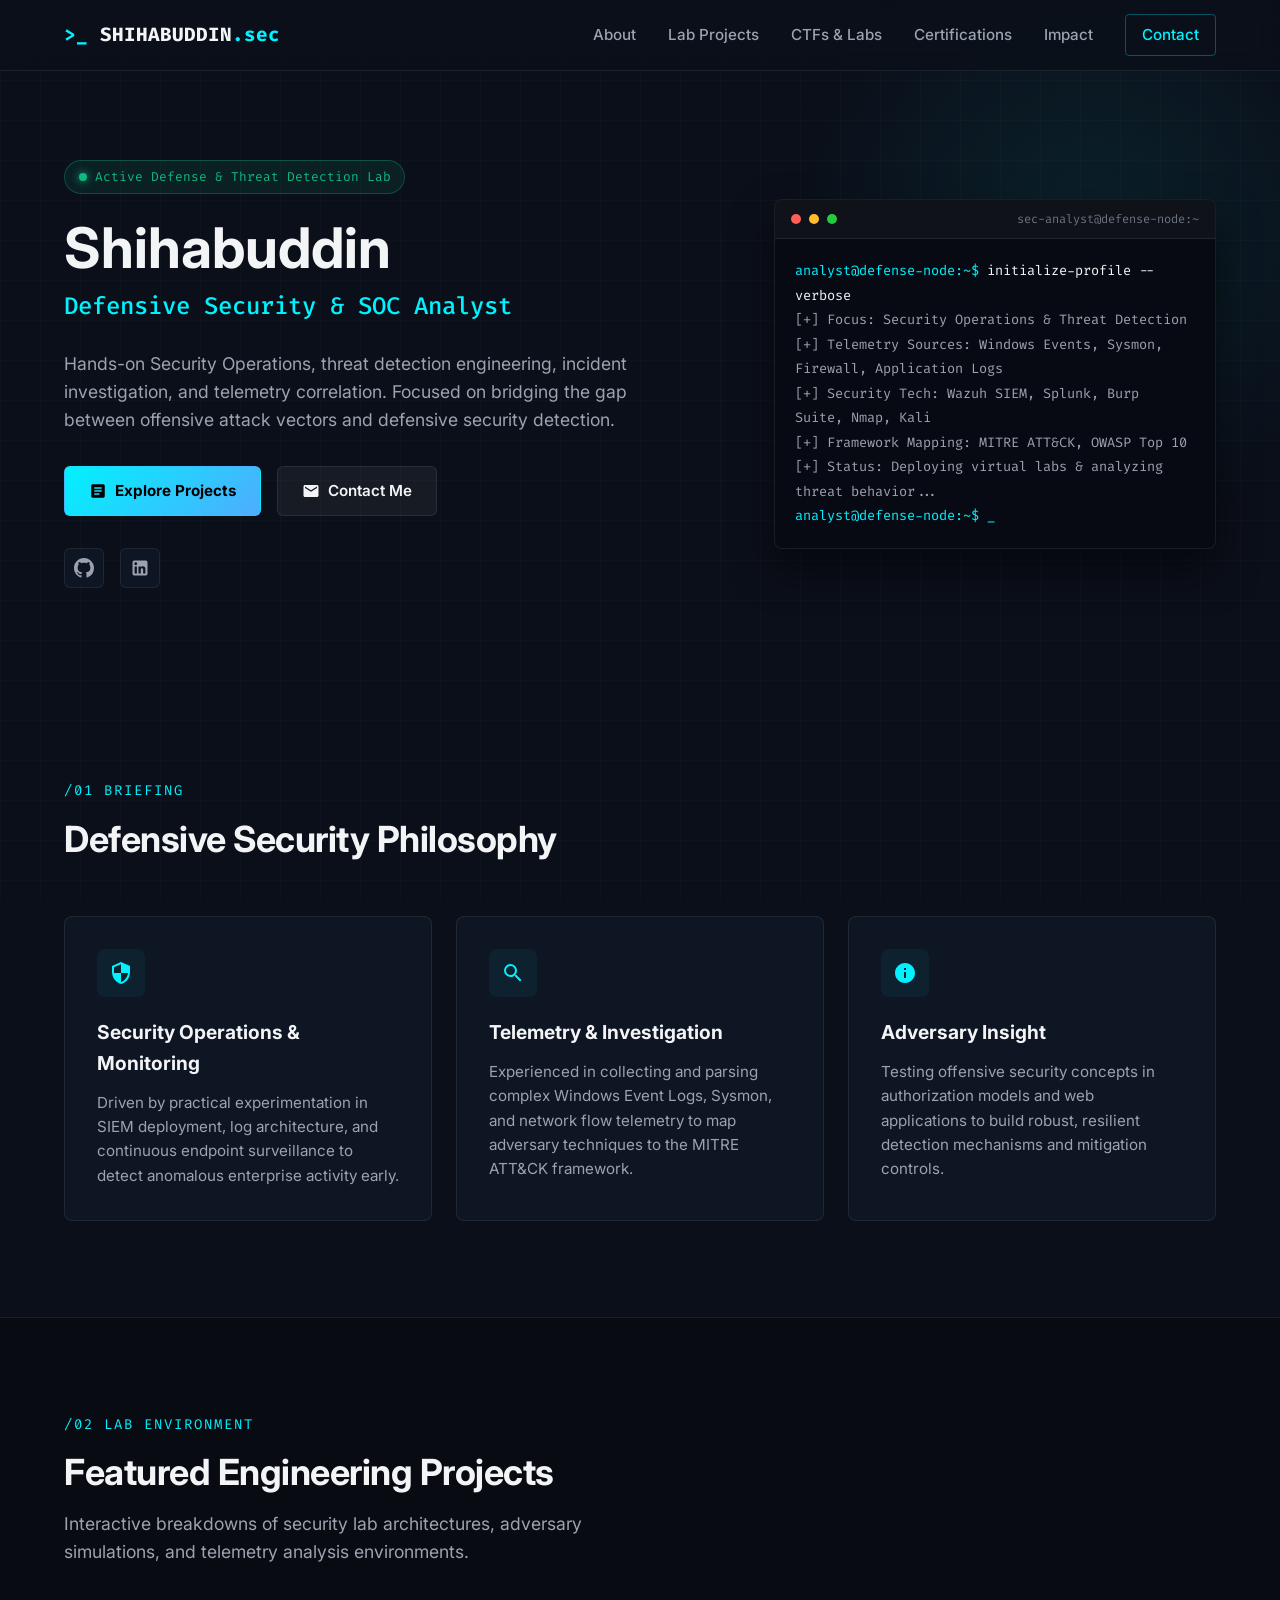
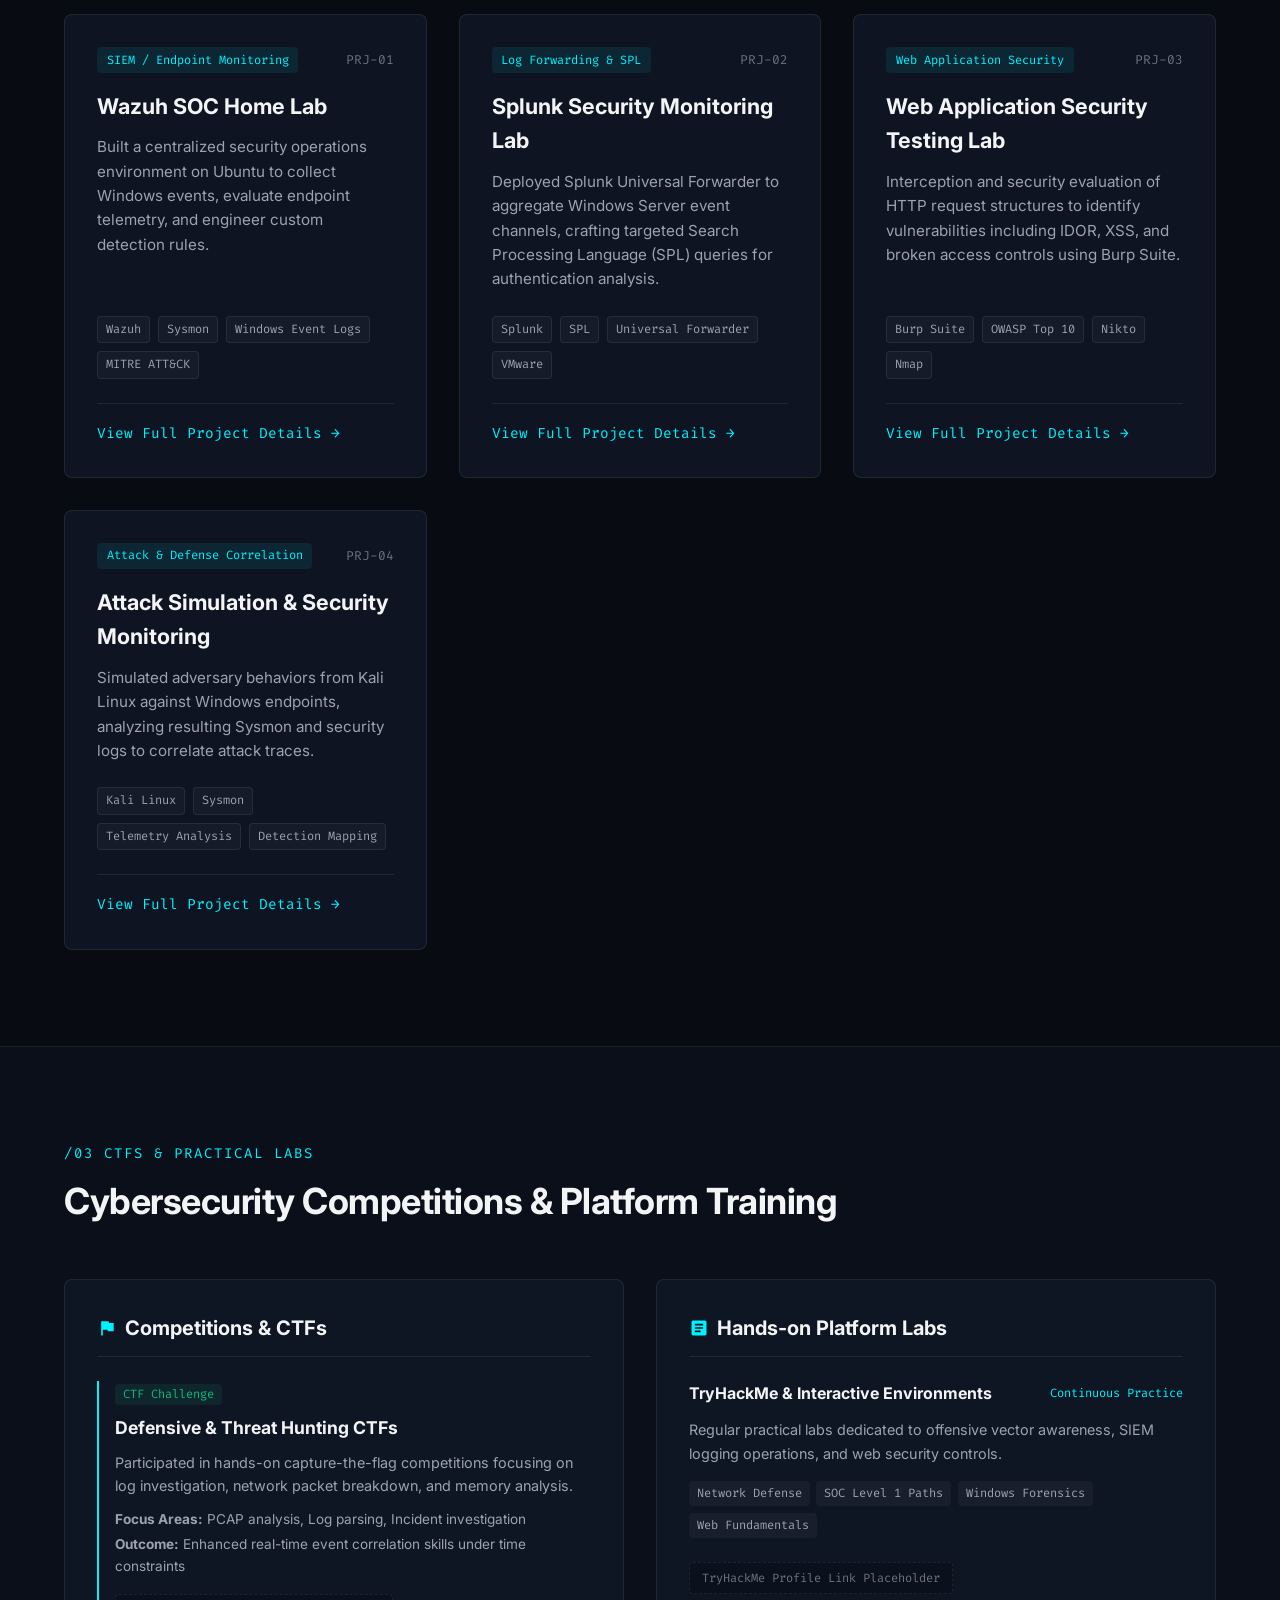
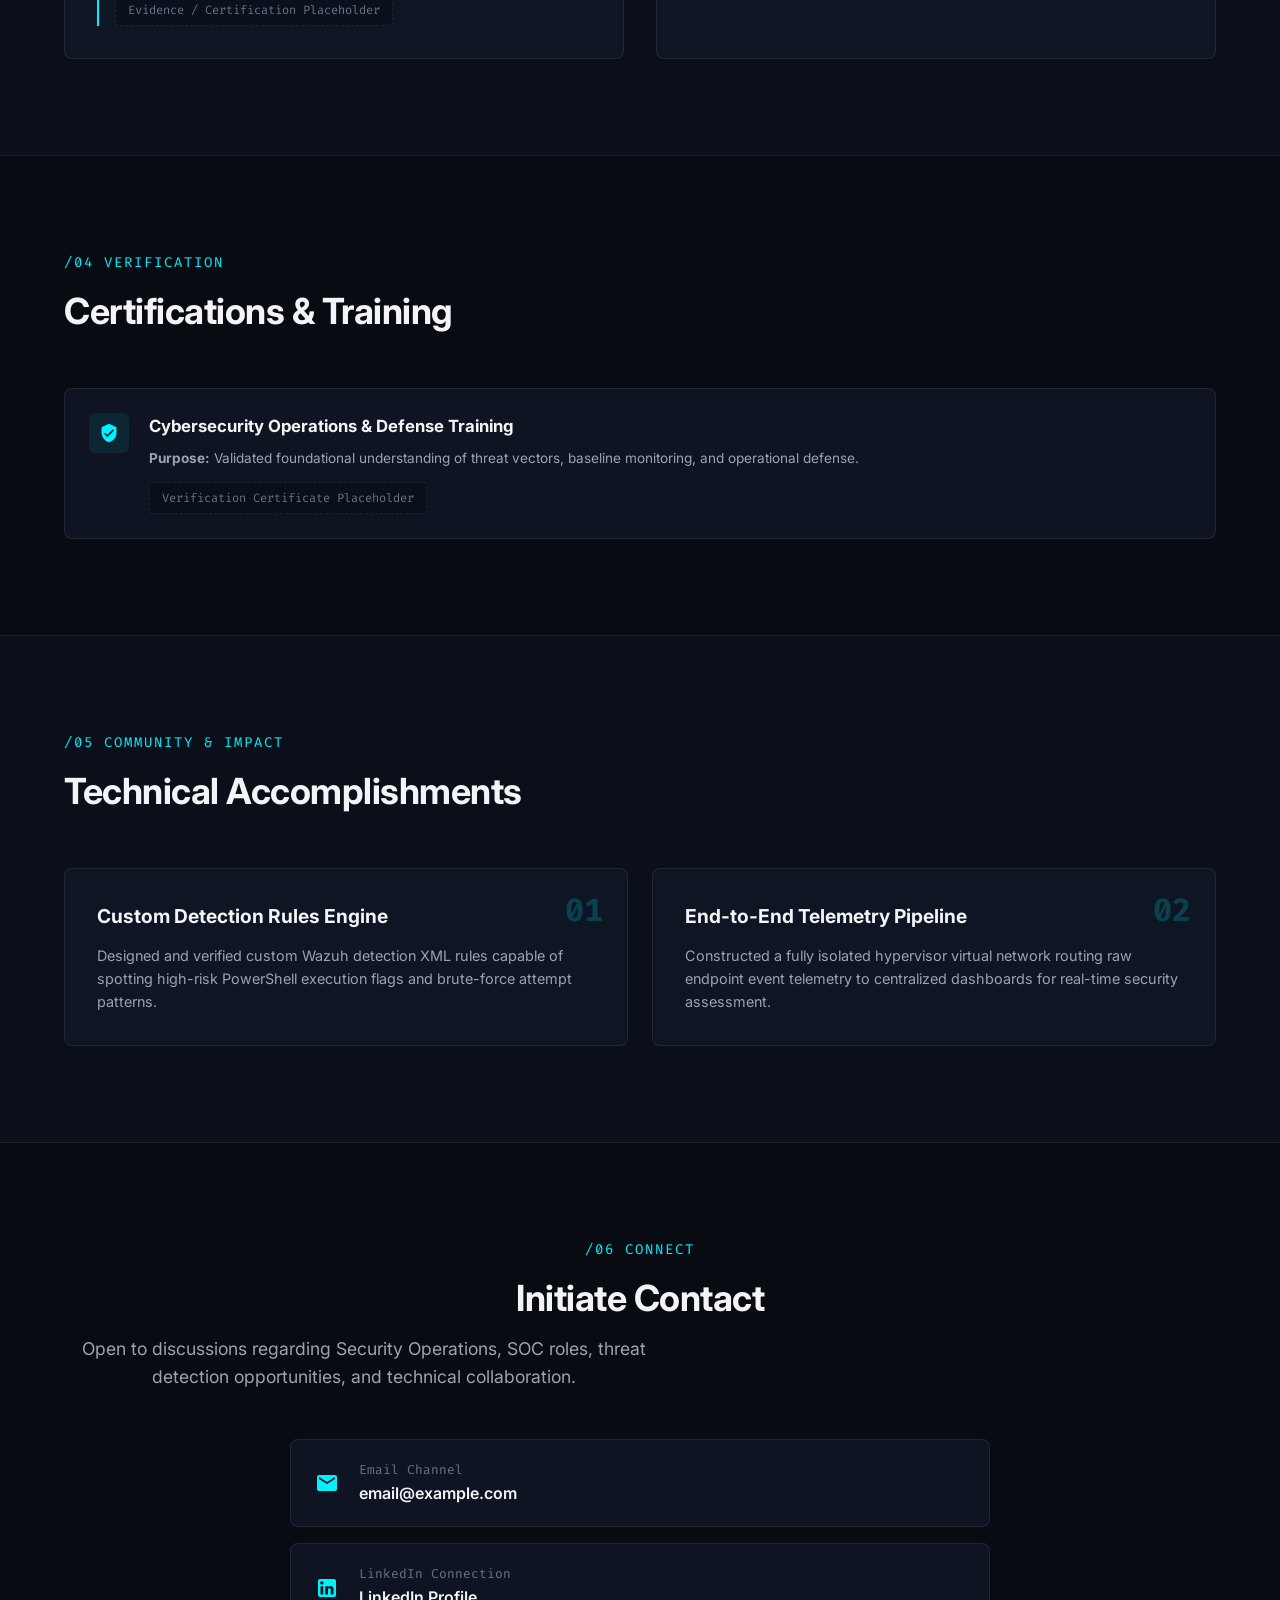
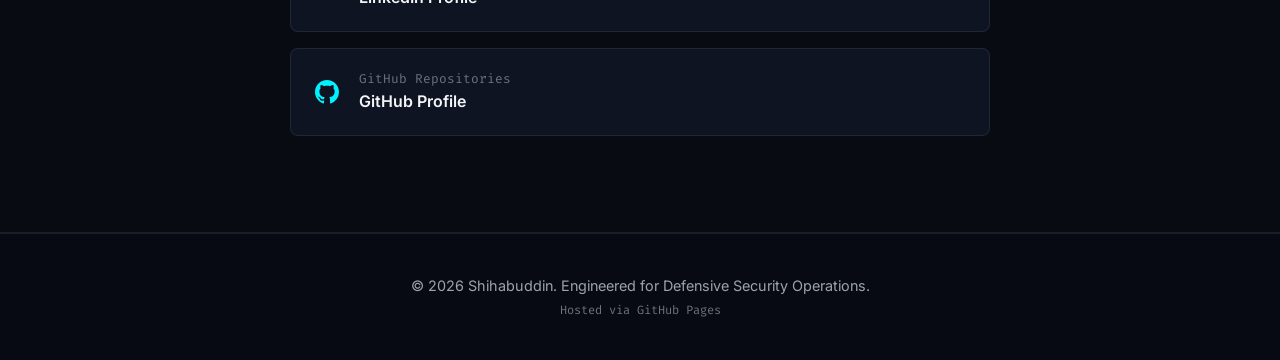
==== index.html @ 9e84c7f9 "Rename gemini-code-1790604451301.html to index.html" ====
<!DOCTYPE html>
<html lang="en">
<head>
    <meta charset="UTF-8">
    <meta name="viewport" content="width=device-width, initial-scale=1.0">
    <title>Shihabuddin | Cybersecurity & SOC Engineering Portfolio</title>
    <meta name="description" content="Personal cybersecurity portfolio showcasing hands-on SOC labs, threat detection, SIEM analysis, and web security testing.">
    <link rel="stylesheet" href="style.css">
    <!-- Google Fonts -->
    <link rel="preconnect" href="https://fonts.googleapis.com">
    <link rel="preconnect" href="https://fonts.gstatic.com" crossorigin>
    <link href="https://fonts.googleapis.com/css2?family=Fira+Code:wght@400;500;700&family=Inter:wght@300;400;600;700&display=swap" rel="stylesheet">
</head>
<body>

    <!-- Background Grid Effect -->
    <div class="bg-grid"></div>
    <div class="bg-glow"></div>

    <!-- Navigation -->
    <header class="navbar">
        <div class="nav-container">
            <a href="#hero" class="logo">
                <span class="logo-prompt">&gt;_</span> SHIHABUDDIN<span class="dot">.sec</span>
            </a>
            <button class="mobile-toggle" aria-label="Toggle navigation menu" id="mobileToggle">
                <span class="bar"></span>
                <span class="bar"></span>
                <span class="bar"></span>
            </button>
            <nav class="nav-links" id="navLinks">
                <a href="#about">About</a>
                <a href="#projects">Lab Projects</a>
                <a href="#competitions">CTFs & Labs</a>
                <a href="#certifications">Certifications</a>
                <a href="#achievements">Impact</a>
                <a href="#contact" class="btn-nav">Contact</a>
            </nav>
        </div>
    </header>

    <main>
        <!-- HERO SECTION -->
        <section id="hero" class="hero-section">
            <div class="container hero-grid">
                <div class="hero-content">
                    <div class="status-badge">
                        <span class="status-dot"></span> Active Defense & Threat Detection Lab
                    </div>
                    <h1 class="hero-title">Shihabuddin</h1>
                    <h2 class="hero-subtitle"><span class="typing-text">Defensive Security &amp; SOC Analyst</span></h2>
                    <p class="hero-desc">
                        Hands-on Security Operations, threat detection engineering, incident investigation, and telemetry correlation. Focused on bridging the gap between offensive attack vectors and defensive security detection.
                    </p>
                    <div class="hero-actions">
                        <a href="#projects" class="btn btn-primary">
                            <svg class="btn-icon" viewBox="0 0 24 24"><path d="M19 3H5c-1.1 0-2 .9-2 2v14c0 1.1.9 2 2 2h14c1.1 0 2-.9 2-2V5c0-1.1-.9-2-2-2zm-5 14H7v-2h7v2zm3-4H7v-2h10v2zm0-4H7V7h10v2z"/></svg>
                            Explore Projects
                        </a>
                        <a href="#contact" class="btn btn-secondary">
                            <svg class="btn-icon" viewBox="0 0 24 24"><path d="M20 4H4c-1.1 0-1.99.9-1.99 2L2 18c0 1.1.9 2 2 2h16c1.1 0 2-.9 2-2V6c0-1.1-.9-2-2-2zm0 4l-8 5-8-5V6l8 5 8-5v2z"/></svg>
                            Contact Me
                        </a>
                    </div>
                    <div class="hero-socials">
                        <a href="https://github.com" target="_blank" rel="noopener noreferrer" class="social-link" title="GitHub Profile">
                            <svg viewBox="0 0 24 24"><path d="M12 0C5.37 0 0 5.37 0 12c0 5.31 3.435 9.795 8.205 11.385.6.105.825-.255.825-.57 0-.285-.015-1.23-.015-2.235-3.015.555-3.795-.735-4.035-1.41-.135-.345-.72-1.41-1.23-1.695-.42-.225-1.02-.78-.015-.795.945-.015 1.62.87 1.845 1.23 1.08 1.815 2.805 1.305 3.495.99.105-.78.42-1.305.765-1.605-2.67-.3-5.46-1.335-5.46-5.925 0-1.305.465-2.385 1.23-3.225-.12-.3-.54-1.53.12-3.18 0 0 1.005-.315 3.3 1.23.96-.27 1.98-.405 3-.405s2.04.135 3 .405c2.295-1.56 3.3-1.23 3.3-1.23.66 1.65.24 2.88.12 3.18.765.84 1.23 1.905 1.23 3.225 0 4.605-2.805 5.625-5.475 5.925.435.375.81 1.095.81 2.22 0 1.605-.015 2.895-.015 3.3 0 .315.225.69.825.57A12.02 12.02 0 0024 12c0-6.63-5.37-12-12-12z"/></svg>
                        </a>
                        <a href="https://linkedin.com" target="_blank" rel="noopener noreferrer" class="social-link" title="LinkedIn Profile">
                            <svg viewBox="0 0 24 24"><path d="M19 3a2 2 0 0 1 2 2v14a2 2 0 0 1-2 2H5a2 2 0 0 1-2-2V5a2 2 0 0 1 2-2h14m-.5 15.5v-5.3a3.26 3.26 0 0 0-3.26-3.26c-.85 0-1.84.52-2.28 1.3v-1.11h-2.79v8.37h2.79v-4.93c0-.77.62-1.4 1.39-1.4a1.4 1.4 0 0 1 1.4 1.4v4.93h2.75M6.88 8.56a1.68 1.68 0 0 0 1.68-1.68c0-.93-.75-1.69-1.68-1.69a1.69 1.69 0 0 0-1.69 1.69c0 .93.76 1.68 1.69 1.68m1.39 9.94v-8.37H5.5v8.37h2.77z"/></svg>
                        </a>
                    </div>
                </div>
                <div class="hero-terminal">
                    <div class="terminal-header">
                        <span class="terminal-btn close"></span>
                        <span class="terminal-btn minimize"></span>
                        <span class="terminal-btn maximize"></span>
                        <span class="terminal-title">sec-analyst@defense-node:~</span>
                    </div>
                    <div class="terminal-body">
                        <p><span class="prompt">analyst@defense-node:~$</span> initialize-profile --verbose</p>
                        <p class="term-out">[+] Focus: Security Operations &amp; Threat Detection</p>
                        <p class="term-out">[+] Telemetry Sources: Windows Events, Sysmon, Firewall, Application Logs</p>
                        <p class="term-out">[+] Security Tech: Wazuh SIEM, Splunk, Burp Suite, Nmap, Kali</p>
                        <p class="term-out">[+] Framework Mapping: MITRE ATT&amp;CK, OWASP Top 10</p>
                        <p class="term-out">[+] Status: Deploying virtual labs &amp; analyzing threat behavior...</p>
                        <p><span class="prompt">analyst@defense-node:~$</span> <span class="cursor">_</span></p>
                    </div>
                </div>
            </div>
        </section>

        <!-- ABOUT SECTION -->
        <section id="about" class="section">
            <div class="container">
                <div class="section-header">
                    <span class="section-tag">/01 BRIEFING</span>
                    <h2 class="section-title">Defensive Security Philosophy</h2>
                </div>
                <div class="about-grid">
                    <div class="about-card">
                        <div class="about-icon">
                            <svg viewBox="0 0 24 24"><path d="M12 1L3 5v6c0 5.55 3.84 10.74 9 12 5.16-1.26 9-5.45 9-12V5l-9-4zm0 10.99h7c-.53 4.12-3.28 7.79-7 8.94V12H5V6.3l7-3.11v8.8z"/></svg>
                        </div>
                        <h3>Security Operations &amp; Monitoring</h3>
                        <p>Driven by practical experimentation in SIEM deployment, log architecture, and continuous endpoint surveillance to detect anomalous enterprise activity early.</p>
                    </div>
                    <div class="about-card">
                        <div class="about-icon">
                            <svg viewBox="0 0 24 24"><path d="M15.5 14h-.79l-.28-.27A6.471 6.471 0 0 0 16 9.5 6.5 6.5 0 1 0 9.5 16c1.61 0 3.09-.59 4.23-1.57l.27.28v.79l5 4.99L20.49 19l-4.99-5zm-6 0C7.01 14 5 11.99 5 9.5S7.01 5 9.5 5 14 7.01 14 9.5 11.99 14 9.5 14z"/></svg>
                        </div>
                        <h3>Telemetry &amp; Investigation</h3>
                        <p>Experienced in collecting and parsing complex Windows Event Logs, Sysmon, and network flow telemetry to map adversary techniques to the MITRE ATT&amp;CK framework.</p>
                    </div>
                    <div class="about-card">
                        <div class="about-icon">
                            <svg viewBox="0 0 24 24"><path d="M12 2C6.48 2 2 6.48 2 12s4.48 10 10 10 10-4.48 10-10S17.52 2 12 2zm1 15h-2v-6h2v6zm0-8h-2V7h2v2z"/></svg>
                        </div>
                        <h3>Adversary Insight</h3>
                        <p>Testing offensive security concepts in authorization models and web applications to build robust, resilient detection mechanisms and mitigation controls.</p>
                    </div>
                </div>
            </div>
        </section>

        <!-- PROJECTS SECTION (MAIN FOCUS) -->
        <section id="projects" class="section section-dark">
            <div class="container">
                <div class="section-header">
                    <span class="section-tag">/02 LAB ENVIRONMENT</span>
                    <h2 class="section-title">Featured Engineering Projects</h2>
                    <p class="section-desc">Interactive breakdowns of security lab architectures, adversary simulations, and telemetry analysis environments.</p>
                </div>

                <div class="projects-grid">
                    <!-- Project Card 1 -->
                    <article class="project-card" data-project="wazuh-lab">
                        <div class="card-header">
                            <span class="tech-badge">SIEM / Endpoint Monitoring</span>
                            <span class="card-id">PRJ-01</span>
                        </div>
                        <h3 class="card-title">Wazuh SOC Home Lab</h3>
                        <p class="card-summary">Built a centralized security operations environment on Ubuntu to collect Windows events, evaluate endpoint telemetry, and engineer custom detection rules.</p>
                        <div class="card-tags">
                            <span>Wazuh</span>
                            <span>Sysmon</span>
                            <span>Windows Event Logs</span>
                            <span>MITRE ATT&CK</span>
                        </div>
                        <div class="card-footer">
                            <button class="btn-text">View Full Project Details &rarr;</button>
                        </div>
                    </article>

                    <!-- Project Card 2 -->
                    <article class="project-card" data-project="splunk-lab">
                        <div class="card-header">
                            <span class="tech-badge">Log Forwarding & SPL</span>
                            <span class="card-id">PRJ-02</span>
                        </div>
                        <h3 class="card-title">Splunk Security Monitoring Lab</h3>
                        <p class="card-summary">Deployed Splunk Universal Forwarder to aggregate Windows Server event channels, crafting targeted Search Processing Language (SPL) queries for authentication analysis.</p>
                        <div class="card-tags">
                            <span>Splunk</span>
                            <span>SPL</span>
                            <span>Universal Forwarder</span>
                            <span>VMware</span>
                        </div>
                        <div class="card-footer">
                            <button class="btn-text">View Full Project Details &rarr;</button>
                        </div>
                    </article>

                    <!-- Project Card 3 -->
                    <article class="project-card" data-project="web-security">
                        <div class="card-header">
                            <span class="tech-badge">Web Application Security</span>
                            <span class="card-id">PRJ-03</span>
                        </div>
                        <h3 class="card-title">Web Application Security Testing Lab</h3>
                        <p class="card-summary">Interception and security evaluation of HTTP request structures to identify vulnerabilities including IDOR, XSS, and broken access controls using Burp Suite.</p>
                        <div class="card-tags">
                            <span>Burp Suite</span>
                            <span>OWASP Top 10</span>
                            <span>Nikto</span>
                            <span>Nmap</span>
                        </div>
                        <div class="card-footer">
                            <button class="btn-text">View Full Project Details &rarr;</button>
                        </div>
                    </article>

                    <!-- Project Card 4 -->
                    <article class="project-card" data-project="attack-sim">
                        <div class="card-header">
                            <span class="tech-badge">Attack & Defense Correlation</span>
                            <span class="card-id">PRJ-04</span>
                        </div>
                        <h3 class="card-title">Attack Simulation & Security Monitoring</h3>
                        <p class="card-summary">Simulated adversary behaviors from Kali Linux against Windows endpoints, analyzing resulting Sysmon and security logs to correlate attack traces.</p>
                        <div class="card-tags">
                            <span>Kali Linux</span>
                            <span>Sysmon</span>
                            <span>Telemetry Analysis</span>
                            <span>Detection Mapping</span>
                        </div>
                        <div class="card-footer">
                            <button class="btn-text">View Full Project Details &rarr;</button>
                        </div>
                    </article>
                </div>
            </div>
        </section>

        <!-- COMPETITIONS & HANDS-ON LEARNING -->
        <section id="competitions" class="section">
            <div class="container">
                <div class="section-header">
                    <span class="section-tag">/03 CTFS & PRACTICAL LABS</span>
                    <h2 class="section-title">Cybersecurity Competitions & Platform Training</h2>
                </div>

                <div class="dual-column">
                    <!-- CTF Section -->
                    <div class="column-box">
                        <h3 class="box-title">
                            <svg class="title-icon" viewBox="0 0 24 24"><path d="M14.4 6L14 4H5v17h2v-7h5.6l.4 2h7V6z"/></svg>
                            Competitions & CTFs
                        </h3>
                        <div class="timeline-item">
                            <div class="timeline-meta">
                                <span class="comp-badge">CTF Challenge</span>
                            </div>
                            <h4 class="timeline-title">Defensive & Threat Hunting CTFs</h4>
                            <p class="timeline-desc">Participated in hands-on capture-the-flag competitions focusing on log investigation, network packet breakdown, and memory analysis.</p>
                            <ul class="timeline-list">
                                <li><strong>Focus Areas:</strong> PCAP analysis, Log parsing, Incident investigation</li>
                                <li><strong>Outcome:</strong> Enhanced real-time event correlation skills under time constraints</li>
                            </ul>
                            <div class="evidence-box">
                                <span class="placeholder-tag">Evidence / Certification Placeholder</span>
                            </div>
                        </div>
                    </div>

                    <!-- Practical Learning / TryHackMe Section -->
                    <div class="column-box">
                        <h3 class="box-title">
                            <svg class="title-icon" viewBox="0 0 24 24"><path d="M19 3H5c-1.1 0-2 .9-2 2v14c0 1.1.9 2 2 2h14c1.1 0 2-.9 2-2V5c0-1.1-.9-2-2-2zm-5 14H7v-2h7v2zm3-4H7v-2h10v2zm0-4H7V7h10v2z"/></svg>
                            Hands-on Platform Labs
                        </h3>
                        <div class="platform-card">
                            <div class="platform-header">
                                <h4>TryHackMe & Interactive Environments</h4>
                                <span class="room-count">Continuous Practice</span>
                            </div>
                            <p class="platform-desc">Regular practical labs dedicated to offensive vector awareness, SIEM logging operations, and web security controls.</p>
                            <div class="skill-tags">
                                <span>Network Defense</span>
                                <span>SOC Level 1 Paths</span>
                                <span>Windows Forensics</span>
                                <span>Web Fundamentals</span>
                            </div>
                            <div class="evidence-box margin-top">
                                <span class="placeholder-tag">TryHackMe Profile Link Placeholder</span>
                            </div>
                        </div>
                    </div>
                </div>
            </div>
        </section>

        <!-- CERTIFICATIONS -->
        <section id="certifications" class="section section-dark">
            <div class="container">
                <div class="section-header">
                    <span class="section-tag">/04 VERIFICATION</span>
                    <h2 class="section-title">Certifications & Training</h2>
                </div>
                <div class="cert-grid">
                    <div class="cert-card">
                        <div class="cert-badge">
                            <svg viewBox="0 0 24 24"><path d="M12 1L3 5v6c0 5.55 3.84 10.74 9 12 5.16-1.26 9-5.45 9-12V5l-9-4zm-2 16l-4-4 1.41-1.41L10 14.17l6.59-6.59L18 9l-8 8z"/></svg>
                        </div>
                        <div class="cert-info">
                            <h3>Cybersecurity Operations & Defense Training</h3>
                            <p class="cert-why"><strong>Purpose:</strong> Validated foundational understanding of threat vectors, baseline monitoring, and operational defense.</p>
                            <span class="placeholder-tag">Verification Certificate Placeholder</span>
                        </div>
                    </div>
                </div>
            </div>
        </section>

        <!-- ACHIEVEMENTS & IMPACT -->
        <section id="achievements" class="section">
            <div class="container">
                <div class="section-header">
                    <span class="section-tag">/05 COMMUNITY & IMPACT</span>
                    <h2 class="section-title">Technical Accomplishments</h2>
                </div>
                <div class="achieve-grid">
                    <div class="achieve-card">
                        <div class="achieve-number">01</div>
                        <h3>Custom Detection Rules Engine</h3>
                        <p>Designed and verified custom Wazuh detection XML rules capable of spotting high-risk PowerShell execution flags and brute-force attempt patterns.</p>
                    </div>
                    <div class="achieve-card">
                        <div class="achieve-number">02</div>
                        <h3>End-to-End Telemetry Pipeline</h3>
                        <p>Constructed a fully isolated hypervisor virtual network routing raw endpoint event telemetry to centralized dashboards for real-time security assessment.</p>
                    </div>
                </div>
            </div>
        </section>

        <!-- CONTACT -->
        <section id="contact" class="section section-dark">
            <div class="container">
                <div class="section-header center">
                    <span class="section-tag">/06 CONNECT</span>
                    <h2 class="section-title">Initiate Contact</h2>
                    <p class="section-desc">Open to discussions regarding Security Operations, SOC roles, threat detection opportunities, and technical collaboration.</p>
                </div>
                <div class="contact-box">
                    <div class="contact-methods">
                        <a href="mailto:email@example.com" class="contact-card">
                            <svg class="contact-icon" viewBox="0 0 24 24"><path d="M20 4H4c-1.1 0-1.99.9-1.99 2L2 18c0 1.1.9 2 2 2h16c1.1 0 2-.9 2-2V6c0-1.1-.9-2-2-2zm0 4l-8 5-8-5V6l8 5 8-5v2z"/></svg>
                            <div>
                                <span class="contact-label">Email Channel</span>
                                <span class="contact-value">email@example.com</span>
                            </div>
                        </a>
                        <a href="https://linkedin.com" target="_blank" rel="noopener noreferrer" class="contact-card">
                            <svg class="contact-icon" viewBox="0 0 24 24"><path d="M19 3a2 2 0 0 1 2 2v14a2 2 0 0 1-2 2H5a2 2 0 0 1-2-2V5a2 2 0 0 1 2-2h14m-.5 15.5v-5.3a3.26 3.26 0 0 0-3.26-3.26c-.85 0-1.84.52-2.28 1.3v-1.11h-2.79v8.37h2.79v-4.93c0-.77.62-1.4 1.39-1.4a1.4 1.4 0 0 1 1.4 1.4v4.93h2.75M6.88 8.56a1.68 1.68 0 0 0 1.68-1.68c0-.93-.75-1.69-1.68-1.69a1.69 1.69 0 0 0-1.69 1.69c0 .93.76 1.68 1.69 1.68m1.39 9.94v-8.37H5.5v8.37h2.77z"/></svg>
                            <div>
                                <span class="contact-label">LinkedIn Connection</span>
                                <span class="contact-value">LinkedIn Profile</span>
                            </div>
                        </a>
                        <a href="https://github.com" target="_blank" rel="noopener noreferrer" class="contact-card">
                            <svg class="contact-icon" viewBox="0 0 24 24"><path d="M12 0C5.37 0 0 5.37 0 12c0 5.31 3.435 9.795 8.205 11.385.6.105.825-.255.825-.57 0-.285-.015-1.23-.015-2.235-3.015.555-3.795-.735-4.035-1.41-.135-.345-.72-1.41-1.23-1.695-.42-.225-1.02-.78-.015-.795.945-.015 1.62.87 1.845 1.23 1.08 1.815 2.805 1.305 3.495.99.105-.78.42-1.305.765-1.605-2.67-.3-5.46-1.335-5.46-5.925 0-1.305.465-2.385 1.23-3.225-.12-.3-.54-1.53.12-3.18 0 0 1.005-.315 3.3 1.23.96-.27 1.98-.405 3-.405s2.04.135 3 .405c2.295-1.56 3.3-1.23 3.3-1.23.66 1.65.24 2.88.12 3.18.765.84 1.23 1.905 1.23 3.225 0 4.605-2.805 5.625-5.475 5.925.435.375.81 1.095.81 2.22 0 1.605-.015 2.895-.015 3.3 0 .315.225.69.825.57A12.02 12.02 0 0024 12c0-6.63-5.37-12-12-12z"/></svg>
                            <div>
                                <span class="contact-label">GitHub Repositories</span>
                                <span class="contact-value">GitHub Profile</span>
                            </div>
                        </a>
                    </div>
                </div>
            </div>
        </section>
    </main>

    <!-- FOOTER -->
    <footer class="footer">
        <div class="container footer-content">
            <p>&copy; 2026 Shihabuddin. Engineered for Defensive Security Operations.</p>
            <p class="footer-sub">Hosted via GitHub Pages</p>
        </div>
    </footer>

    <!-- PROJECT MODAL VIEW -->
    <div class="modal" id="projectModal" aria-hidden="true">
        <div class="modal-overlay" id="modalOverlay"></div>
        <div class="modal-container">
            <button class="modal-close" id="modalClose" aria-label="Close modal">&times;</button>
            <div class="modal-body" id="modalBody">
                <!-- Dynamically Populated by script.js -->
            </div>
        </div>
    </div>

    <script src="script.js"></script>
</body>
</html>
---- style.css ----
/* ==========================================================================
   CYBERSECURITY PORTFOLIO - MODERN DARK DESIGN SYSTEM
   ========================================================================== */

:root {
    --bg-main: #0b0f19;
    --bg-secondary: #111827;
    --bg-card: rgba(17, 24, 39, 0.75);
    --bg-card-hover: rgba(31, 41, 55, 0.85);
    --bg-terminal: #070a12;
    
    --primary: #00f2fe;
    --primary-glow: rgba(0, 242, 254, 0.25);
    --secondary: #4facfe;
    --accent: #10b981;
    
    --text-main: #f3f4f6;
    --text-muted: #9ca3af;
    --text-dim: #6b7280;
    
    --border-color: rgba(255, 255, 255, 0.08);
    --border-highlight: rgba(0, 242, 254, 0.3);
    
    --font-sans: 'Inter', system-ui, -apple-system, sans-serif;
    --font-mono: 'Fira Code', monospace;
    
    --transition: all 0.3s cubic-bezier(0.4, 0, 0.2, 1);
}

/* Reset & Base Styles */
* {
    margin: 0;
    padding: 0;
    box-sizing: border-box;
}

html {
    scroll-behavior: smooth;
    font-size: 16px;
}

body {
    background-color: var(--bg-main);
    color: var(--text-main);
    font-family: var(--font-sans);
    line-height: 1.6;
    overflow-x: hidden;
    position: relative;
}

/* Background Visual Effects */
.bg-grid {
    position: fixed;
    top: 0;
    left: 0;
    width: 100vw;
    height: 100vh;
    background-image: 
        linear-gradient(to right, rgba(255, 255, 255, 0.02) 1px, transparent 1px),
        linear-gradient(to bottom, rgba(255, 255, 255, 0.02) 1px, transparent 1px);
    background-size: 40px 40px;
    z-index: -2;
    pointer-events: none;
}

.bg-glow {
    position: fixed;
    top: -10%;
    right: -10%;
    width: 50vw;
    height: 50vw;
    background: radial-gradient(circle, rgba(0, 242, 254, 0.08) 0%, transparent 70%);
    z-index: -1;
    pointer-events: none;
}

/* Typography & General Classes */
h1, h2, h3, h4 {
    color: var(--text-main);
    font-weight: 700;
}

a {
    color: var(--primary);
    text-decoration: none;
    transition: var(--transition);
}

a:hover {
    color: var(--secondary);
}

.container {
    max-width: 1200px;
    margin: 0 auto;
    padding: 0 1.5rem;
}

.section {
    padding: 6rem 0;
}

.section-dark {
    background-color: rgba(0, 0, 0, 0.25);
    border-top: 1px solid var(--border-color);
    border-bottom: 1px solid var(--border-color);
}

.section-header {
    margin-bottom: 3rem;
}

.section-header.center {
    text-align: center;
}

.section-tag {
    font-family: var(--font-mono);
    color: var(--primary);
    font-size: 0.875rem;
    letter-spacing: 2px;
    display: block;
    margin-bottom: 0.5rem;
}

.section-title {
    font-size: 2.25rem;
    letter-spacing: -0.5px;
}

.section-desc {
    color: var(--text-muted);
    font-size: 1.1rem;
    margin-top: 0.5rem;
    max-width: 600px;
}

/* Buttons */
.btn {
    display: inline-flex;
    align-items: center;
    gap: 0.5rem;
    padding: 0.75rem 1.5rem;
    border-radius: 6px;
    font-weight: 600;
    font-size: 0.95rem;
    cursor: pointer;
    transition: var(--transition);
    border: 1px solid transparent;
}

.btn-icon {
    width: 18px;
    height: 18px;
    fill: currentColor;
}

.btn-primary {
    background: linear-gradient(135deg, var(--primary), var(--secondary));
    color: #000;
    font-weight: 700;
}

.btn-primary:hover {
    transform: translateY(-2px);
    box-shadow: 0 8px 20px var(--primary-glow);
    color: #000;
}

.btn-secondary {
    background: rgba(255, 255, 255, 0.05);
    color: var(--text-main);
    border: 1px solid var(--border-color);
}

.btn-secondary:hover {
    border-color: var(--primary);
    background: rgba(255, 255, 255, 0.1);
    transform: translateY(-2px);
}

.btn-text {
    background: none;
    border: none;
    color: var(--primary);
    font-family: var(--font-mono);
    font-size: 0.9rem;
    cursor: pointer;
    padding: 0;
    transition: var(--transition);
}

.btn-text:hover {
    color: var(--text-main);
}

/* Navbar */
.navbar {
    position: fixed;
    top: 0;
    left: 0;
    width: 100%;
    z-index: 100;
    backdrop-filter: blur(12px);
    background: rgba(11, 15, 25, 0.8);
    border-bottom: 1px solid var(--border-color);
}

.nav-container {
    display: flex;
    justify-content: space-between;
    align-items: center;
    height: 70px;
    max-width: 1200px;
    margin: 0 auto;
    padding: 0 1.5rem;
}

.logo {
    font-family: var(--font-mono);
    font-weight: 700;
    font-size: 1.2rem;
    color: var(--text-main);
}

.logo-prompt {
    color: var(--primary);
}

.logo .dot {
    color: var(--primary);
}

.nav-links {
    display: flex;
    gap: 2rem;
    align-items: center;
}

.nav-links a {
    color: var(--text-muted);
    font-size: 0.95rem;
    font-weight: 500;
}

.nav-links a:hover {
    color: var(--primary);
}

.btn-nav {
    padding: 0.5rem 1rem;
    border: 1px solid var(--border-highlight);
    border-radius: 4px;
    color: var(--primary) !important;
}

.btn-nav:hover {
    background: var(--primary-glow);
}

.mobile-toggle {
    display: none;
    background: none;
    border: none;
    cursor: pointer;
    flex-direction: column;
    gap: 5px;
}

.mobile-toggle .bar {
    width: 25px;
    height: 2px;
    background-color: var(--text-main);
    transition: var(--transition);
}

/* Hero Section */
.hero-section {
    padding: 10rem 0 6rem 0;
}

.hero-grid {
    display: grid;
    grid-template-columns: 1.2fr 0.8fr;
    gap: 3rem;
    align-items: center;
}

.status-badge {
    display: inline-flex;
    align-items: center;
    gap: 0.5rem;
    padding: 0.35rem 0.85rem;
    background: rgba(16, 185, 129, 0.1);
    border: 1px solid rgba(16, 185, 129, 0.3);
    border-radius: 50px;
    font-family: var(--font-mono);
    font-size: 0.8rem;
    color: var(--accent);
    margin-bottom: 1.5rem;
}

.status-dot {
    width: 8px;
    height: 8px;
    background-color: var(--accent);
    border-radius: 50%;
    box-shadow: 0 0 8px var(--accent);
}

.hero-title {
    font-size: 3.5rem;
    line-height: 1.1;
    margin-bottom: 0.5rem;
}

.hero-subtitle {
    font-size: 1.5rem;
    color: var(--primary);
    font-family: var(--font-mono);
    font-weight: 500;
    margin-bottom: 1.5rem;
}

.hero-desc {
    color: var(--text-muted);
    font-size: 1.1rem;
    margin-bottom: 2rem;
    max-width: 580px;
}

.hero-actions {
    display: flex;
    gap: 1rem;
    margin-bottom: 2rem;
}

.hero-socials {
    display: flex;
    gap: 1rem;
}

.social-link {
    width: 40px;
    height: 40px;
    border-radius: 6px;
    background: var(--bg-card);
    border: 1px solid var(--border-color);
    display: flex;
    align-items: center;
    justify-content: center;
    transition: var(--transition);
}

.social-link svg {
    width: 20px;
    height: 20px;
    fill: var(--text-muted);
    transition: var(--transition);
}

.social-link:hover {
    border-color: var(--primary);
    transform: translateY(-2px);
}

.social-link:hover svg {
    fill: var(--primary);
}

/* Terminal Window Component */
.hero-terminal {
    background: var(--bg-terminal);
    border: 1px solid var(--border-color);
    border-radius: 8px;
    overflow: hidden;
    box-shadow: 0 20px 40px rgba(0, 0, 0, 0.5);
}

.terminal-header {
    background: rgba(255, 255, 255, 0.03);
    padding: 0.6rem 1rem;
    display: flex;
    align-items: center;
    gap: 0.5rem;
    border-bottom: 1px solid var(--border-color);
}

.terminal-btn {
    width: 10px;
    height: 10px;
    border-radius: 50%;
}

.terminal-btn.close { background-color: #ff5f56; }
.terminal-btn.minimize { background-color: #ffbd2e; }
.terminal-btn.maximize { background-color: #27c93f; }

.terminal-title {
    font-family: var(--font-mono);
    font-size: 0.75rem;
    color: var(--text-dim);
    margin-left: auto;
}

.terminal-body {
    padding: 1.25rem;
    font-family: var(--font-mono);
    font-size: 0.85rem;
    line-height: 1.8;
}

.terminal-body .prompt {
    color: var(--primary);
}

.terminal-body .term-out {
    color: var(--text-muted);
}

.terminal-body .cursor {
    animation: blink 1s infinite;
    color: var(--primary);
}

@keyframes blink {
    0%, 100% { opacity: 1; }
    50% { opacity: 0; }
}

/* About Section */
.about-grid {
    display: grid;
    grid-template-columns: repeat(auto-fit, minmax(300px, 1fr));
    gap: 1.5rem;
}

.about-card {
    background: var(--bg-card);
    border: 1px solid var(--border-color);
    padding: 2rem;
    border-radius: 8px;
    transition: var(--transition);
}

.about-card:hover {
    border-color: var(--border-highlight);
    transform: translateY(-4px);
}

.about-icon {
    width: 48px;
    height: 48px;
    background: rgba(0, 242, 254, 0.05);
    border-radius: 8px;
    display: flex;
    align-items: center;
    justify-content: center;
    margin-bottom: 1.25rem;
}

.about-icon svg {
    width: 24px;
    height: 24px;
    fill: var(--primary);
}

.about-card h3 {
    font-size: 1.2rem;
    margin-bottom: 0.75rem;
}

.about-card p {
    color: var(--text-muted);
    font-size: 0.95rem;
}

/* Projects Grid */
.projects-grid {
    display: grid;
    grid-template-columns: repeat(auto-fit, minmax(340px, 1fr));
    gap: 2rem;
}

.project-card {
    background: var(--bg-card);
    border: 1px solid var(--border-color);
    border-radius: 8px;
    padding: 2rem;
    display: flex;
    flex-direction: column;
    justify-content: space-between;
    transition: var(--transition);
    position: relative;
    cursor: pointer;
}

.project-card:hover {
    border-color: var(--primary);
    transform: translateY(-4px);
    box-shadow: 0 10px 30px rgba(0, 0, 0, 0.3);
}

.card-header {
    display: flex;
    justify-content: space-between;
    align-items: center;
    margin-bottom: 1rem;
}

.tech-badge {
    font-family: var(--font-mono);
    font-size: 0.75rem;
    color: var(--primary);
    background: rgba(0, 242, 254, 0.08);
    padding: 0.2rem 0.6rem;
    border-radius: 4px;
}

.card-id {
    font-family: var(--font-mono);
    font-size: 0.8rem;
    color: var(--text-dim);
}

.card-title {
    font-size: 1.35rem;
    margin-bottom: 0.75rem;
}

.card-summary {
    color: var(--text-muted);
    font-size: 0.95rem;
    margin-bottom: 1.5rem;
    flex-grow: 1;
}

.card-tags {
    display: flex;
    flex-wrap: wrap;
    gap: 0.5rem;
    margin-bottom: 1.5rem;
}

.card-tags span {
    font-family: var(--font-mono);
    font-size: 0.75rem;
    color: var(--text-muted);
    background: rgba(255, 255, 255, 0.03);
    border: 1px solid var(--border-color);
    padding: 0.2rem 0.5rem;
    border-radius: 4px;
}

.card-footer {
    border-top: 1px solid var(--border-color);
    padding-top: 1rem;
}

/* Competitions & Practical Learning */
.dual-column {
    display: grid;
    grid-template-columns: 1fr 1fr;
    gap: 2rem;
}

.column-box {
    background: var(--bg-card);
    border: 1px solid var(--border-color);
    border-radius: 8px;
    padding: 2rem;
}

.box-title {
    font-size: 1.25rem;
    display: flex;
    align-items: center;
    gap: 0.5rem;
    margin-bottom: 1.5rem;
    padding-bottom: 0.75rem;
    border-bottom: 1px solid var(--border-color);
}

.title-icon {
    width: 20px;
    height: 20px;
    fill: var(--primary);
}

.timeline-item {
    padding-left: 1rem;
    border-left: 2px solid var(--primary);
}

.comp-badge {
    font-family: var(--font-mono);
    font-size: 0.75rem;
    color: var(--accent);
    background: rgba(16, 185, 129, 0.1);
    padding: 0.15rem 0.5rem;
    border-radius: 4px;
}

.timeline-title {
    margin: 0.5rem 0;
    font-size: 1.1rem;
}

.timeline-desc {
    color: var(--text-muted);
    font-size: 0.9rem;
    margin-bottom: 0.75rem;
}

.timeline-list {
    list-style: none;
    font-size: 0.85rem;
    color: var(--text-muted);
    margin-bottom: 1rem;
}

.timeline-list li {
    margin-bottom: 0.25rem;
}

.platform-header {
    display: flex;
    justify-content: space-between;
    align-items: center;
    margin-bottom: 0.75rem;
}

.room-count {
    font-family: var(--font-mono);
    font-size: 0.75rem;
    color: var(--primary);
}

.platform-desc {
    color: var(--text-muted);
    font-size: 0.9rem;
    margin-bottom: 1rem;
}

.skill-tags {
    display: flex;
    flex-wrap: wrap;
    gap: 0.4rem;
}

.skill-tags span {
    font-family: var(--font-mono);
    font-size: 0.75rem;
    background: rgba(255, 255, 255, 0.04);
    padding: 0.2rem 0.5rem;
    border-radius: 4px;
    color: var(--text-muted);
}

.evidence-box {
    margin-top: 1rem;
}

.margin-top {
    margin-top: 1.5rem;
}

.placeholder-tag {
    display: inline-block;
    font-family: var(--font-mono);
    font-size: 0.75rem;
    color: var(--text-dim);
    border: 1px dashed var(--border-color);
    padding: 0.35rem 0.75rem;
    border-radius: 4px;
    background: rgba(0, 0, 0, 0.2);
}

/* Certifications */
.cert-grid {
    display: grid;
    grid-template-columns: repeat(auto-fit, minmax(300px, 1fr));
    gap: 1.5rem;
}

.cert-card {
    background: var(--bg-card);
    border: 1px solid var(--border-color);
    border-radius: 8px;
    padding: 1.5rem;
    display: flex;
    gap: 1.25rem;
    align-items: flex-start;
}

.cert-badge {
    width: 40px;
    height: 40px;
    background: rgba(0, 242, 254, 0.08);
    border-radius: 6px;
    display: flex;
    align-items: center;
    justify-content: center;
    flex-shrink: 0;
}

.cert-badge svg {
    width: 20px;
    height: 20px;
    fill: var(--primary);
}

.cert-info h3 {
    font-size: 1.05rem;
    margin-bottom: 0.5rem;
}

.cert-why {
    font-size: 0.85rem;
    color: var(--text-muted);
    margin-bottom: 0.75rem;
}

/* Achievements */
.achieve-grid {
    display: grid;
    grid-template-columns: repeat(auto-fit, minmax(300px, 1fr));
    gap: 1.5rem;
}

.achieve-card {
    background: var(--bg-card);
    border: 1px solid var(--border-color);
    border-radius: 8px;
    padding: 2rem;
    position: relative;
}

.achieve-number {
    font-family: var(--font-mono);
    font-size: 2rem;
    font-weight: 700;
    color: rgba(0, 242, 254, 0.2);
    position: absolute;
    top: 1rem;
    right: 1.5rem;
}

.achieve-card h3 {
    font-size: 1.2rem;
    margin-bottom: 0.75rem;
}

.achieve-card p {
    color: var(--text-muted);
    font-size: 0.9rem;
}

/* Contact Section */
.contact-box {
    max-width: 700px;
    margin: 0 auto;
}

.contact-methods {
    display: flex;
    flex-direction: column;
    gap: 1rem;
}

.contact-card {
    background: var(--bg-card);
    border: 1px solid var(--border-color);
    padding: 1.25rem 1.5rem;
    border-radius: 8px;
    display: flex;
    align-items: center;
    gap: 1.25rem;
    transition: var(--transition);
}

.contact-card:hover {
    border-color: var(--primary);
    transform: translateX(4px);
}

.contact-icon {
    width: 24px;
    height: 24px;
    fill: var(--primary);
}

.contact-label {
    display: block;
    font-size: 0.8rem;
    color: var(--text-dim);
    font-family: var(--font-mono);
}

.contact-value {
    font-size: 1rem;
    color: var(--text-main);
    font-weight: 600;
}

/* Footer */
.footer {
    padding: 2.5rem 0;
    border-top: 1px solid var(--border-color);
    background: var(--bg-terminal);
    text-align: center;
}

.footer-content p {
    color: var(--text-muted);
    font-size: 0.9rem;
}

.footer-sub {
    font-family: var(--font-mono);
    font-size: 0.75rem !important;
    color: var(--text-dim) !important;
    margin-top: 0.25rem;
}

/* Project Modal Overlay */
.modal {
    position: fixed;
    top: 0;
    left: 0;
    width: 100vw;
    height: 100vh;
    z-index: 1000;
    display: flex;
    align-items: center;
    justify-content: center;
    opacity: 0;
    visibility: hidden;
    transition: var(--transition);
}

.modal.active {
    opacity: 1;
    visibility: visible;
}

.modal-overlay {
    position: absolute;
    top: 0;
    left: 0;
    width: 100%;
    height: 100%;
    background: rgba(7, 10, 18, 0.85);
    backdrop-filter: blur(8px);
}

.modal-container {
    position: relative;
    background: var(--bg-secondary);
    border: 1px solid var(--border-highlight);
    border-radius: 12px;
    width: 90%;
    max-width: 850px;
    max-height: 85vh;
    overflow-y: auto;
    z-index: 1001;
    box-shadow: 0 25px 50px rgba(0, 0, 0, 0.7);
    padding: 2.5rem;
}

.modal-close {
    position: absolute;
    top: 1.25rem;
    right: 1.5rem;
    background: none;
    border: none;
    font-size: 2rem;
    color: var(--text-muted);
    cursor: pointer;
    transition: var(--transition);
}

.modal-close:hover {
    color: var(--primary);
}

/* Modal Content Formatting */
.modal-project-header {
    border-bottom: 1px solid var(--border-color);
    padding-bottom: 1.5rem;
    margin-bottom: 1.5rem;
}

.modal-project-header h2 {
    font-size: 2rem;
    margin-top: 0.5rem;
}

.modal-section {
    margin-bottom: 1.75rem;
}

.modal-section h4 {
    font-family: var(--font-mono);
    color: var(--primary);
    font-size: 0.9rem;
    text-transform: uppercase;
    letter-spacing: 1px;
    margin-bottom: 0.5rem;
}

.modal-section p, .modal-section ul {
    color: var(--text-muted);
    font-size: 0.95rem;
}

.modal-section ul {
    padding-left: 1.25rem;
}

.modal-section li {
    margin-bottom: 0.35rem;
}

.modal-actions {
    display: flex;
    flex-wrap: wrap;
    gap: 0.75rem;
    margin-top: 2rem;
    padding-top: 1.5rem;
    border-top: 1px solid var(--border-color);
}

/* Responsive Styles */
@media (max-width: 900px) {
    .hero-grid {
        grid-template-columns: 1fr;
    }
    
    .dual-column {
        grid-template-columns: 1fr;
    }
    
    .hero-title {
        font-size: 2.5rem;
    }
}

@media (max-width: 768px) {
    .mobile-toggle {
        display: flex;
    }

    .nav-links {
        position: absolute;
        top: 70px;
        left: 0;
        width: 100%;
        background: var(--bg-secondary);
        flex-direction: column;
        padding: 2rem;
        border-bottom: 1px solid var(--border-color);
        clip-path: circle(0% at 100% 0);
        transition: clip-path 0.4s ease-in-out;
    }

    .nav-links.active {
        clip-path: circle(150% at 100% 0);
    }

    .hero-actions {
        flex-direction: column;
    }

    .modal-container {
        padding: 1.5rem;
    }
}
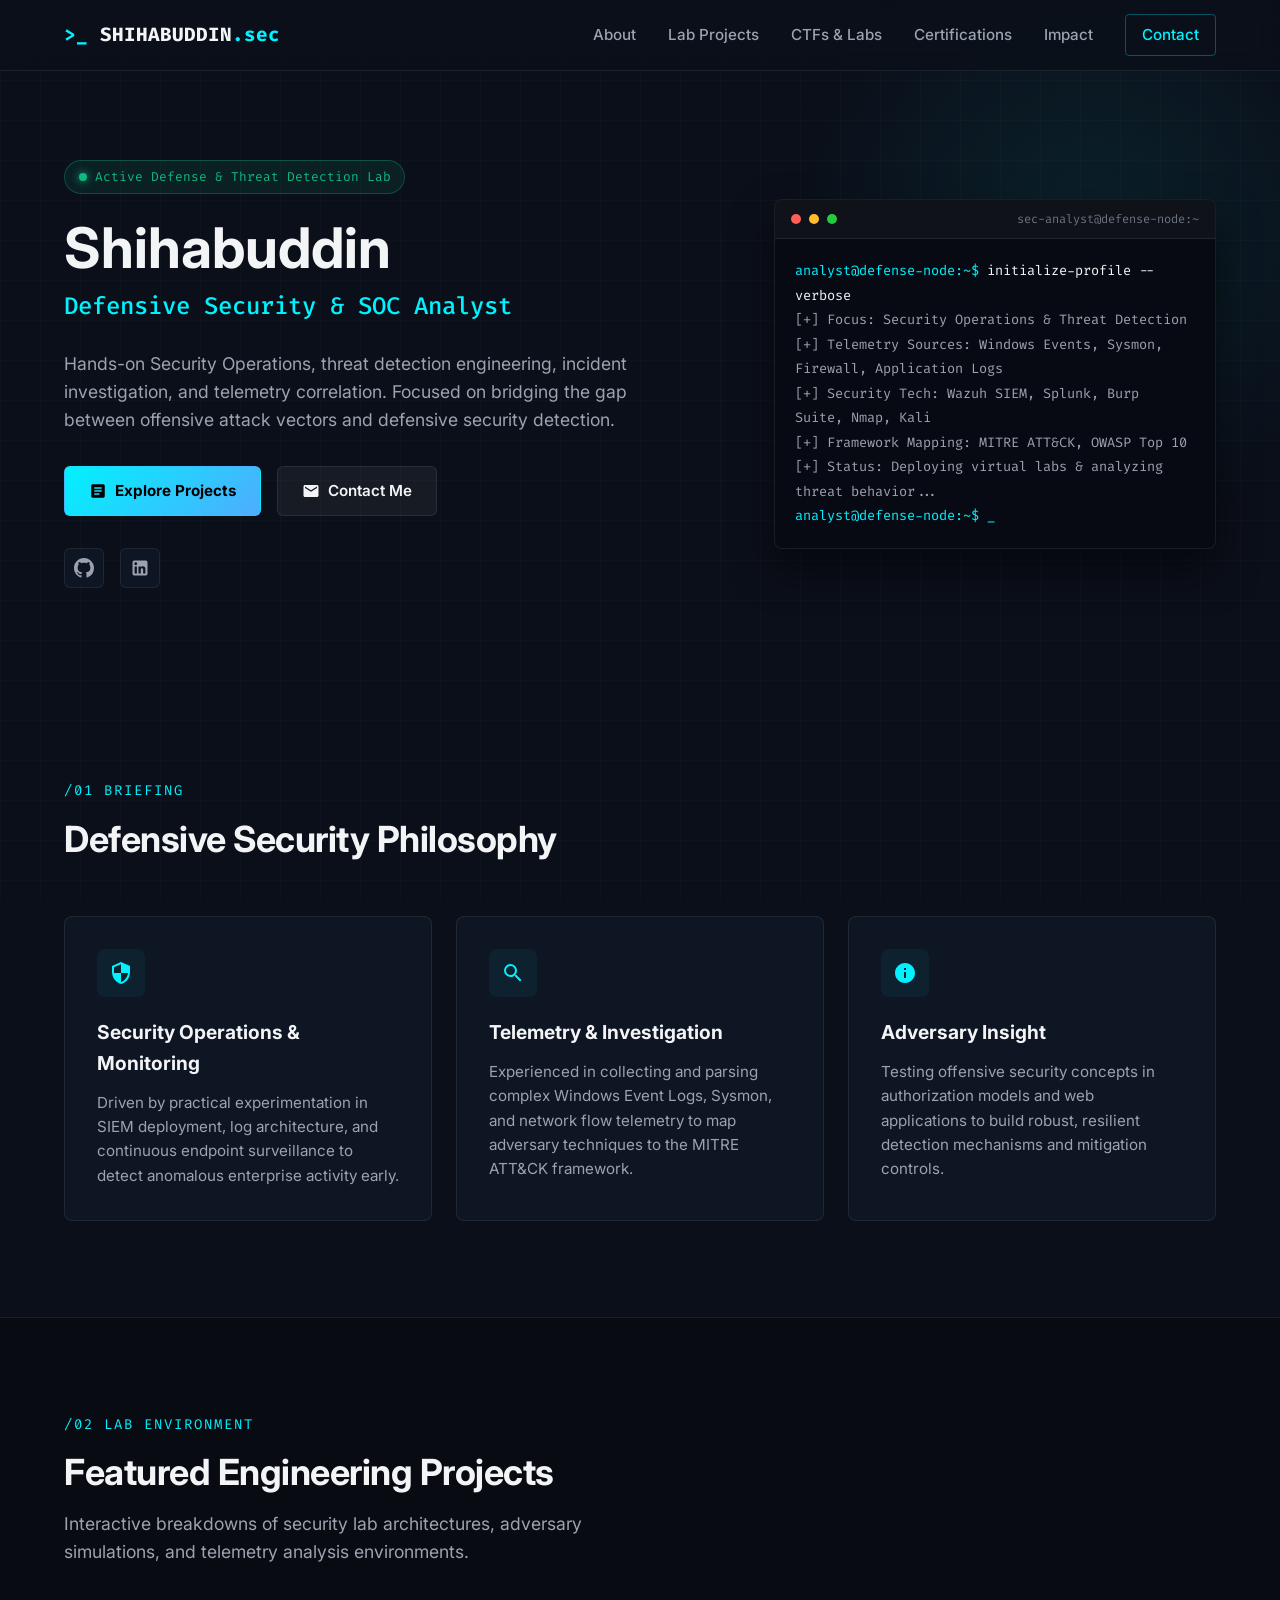
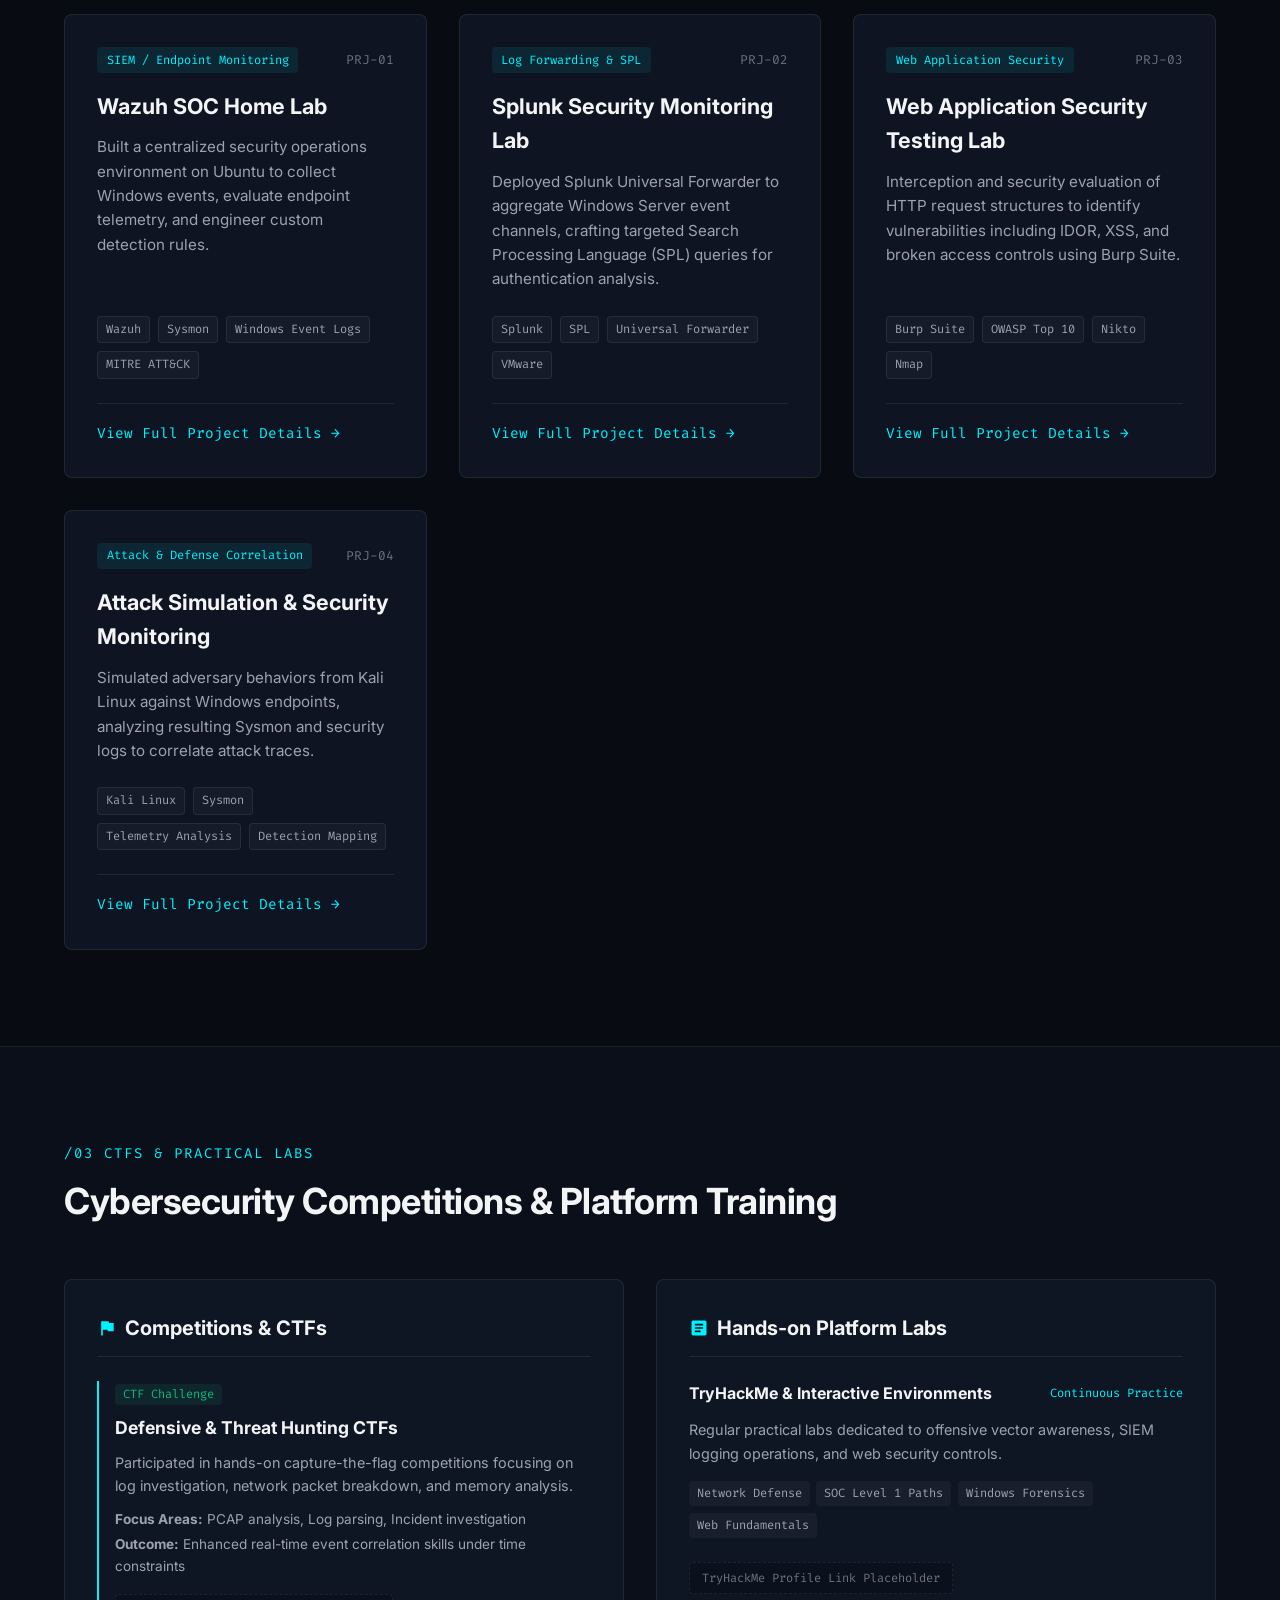
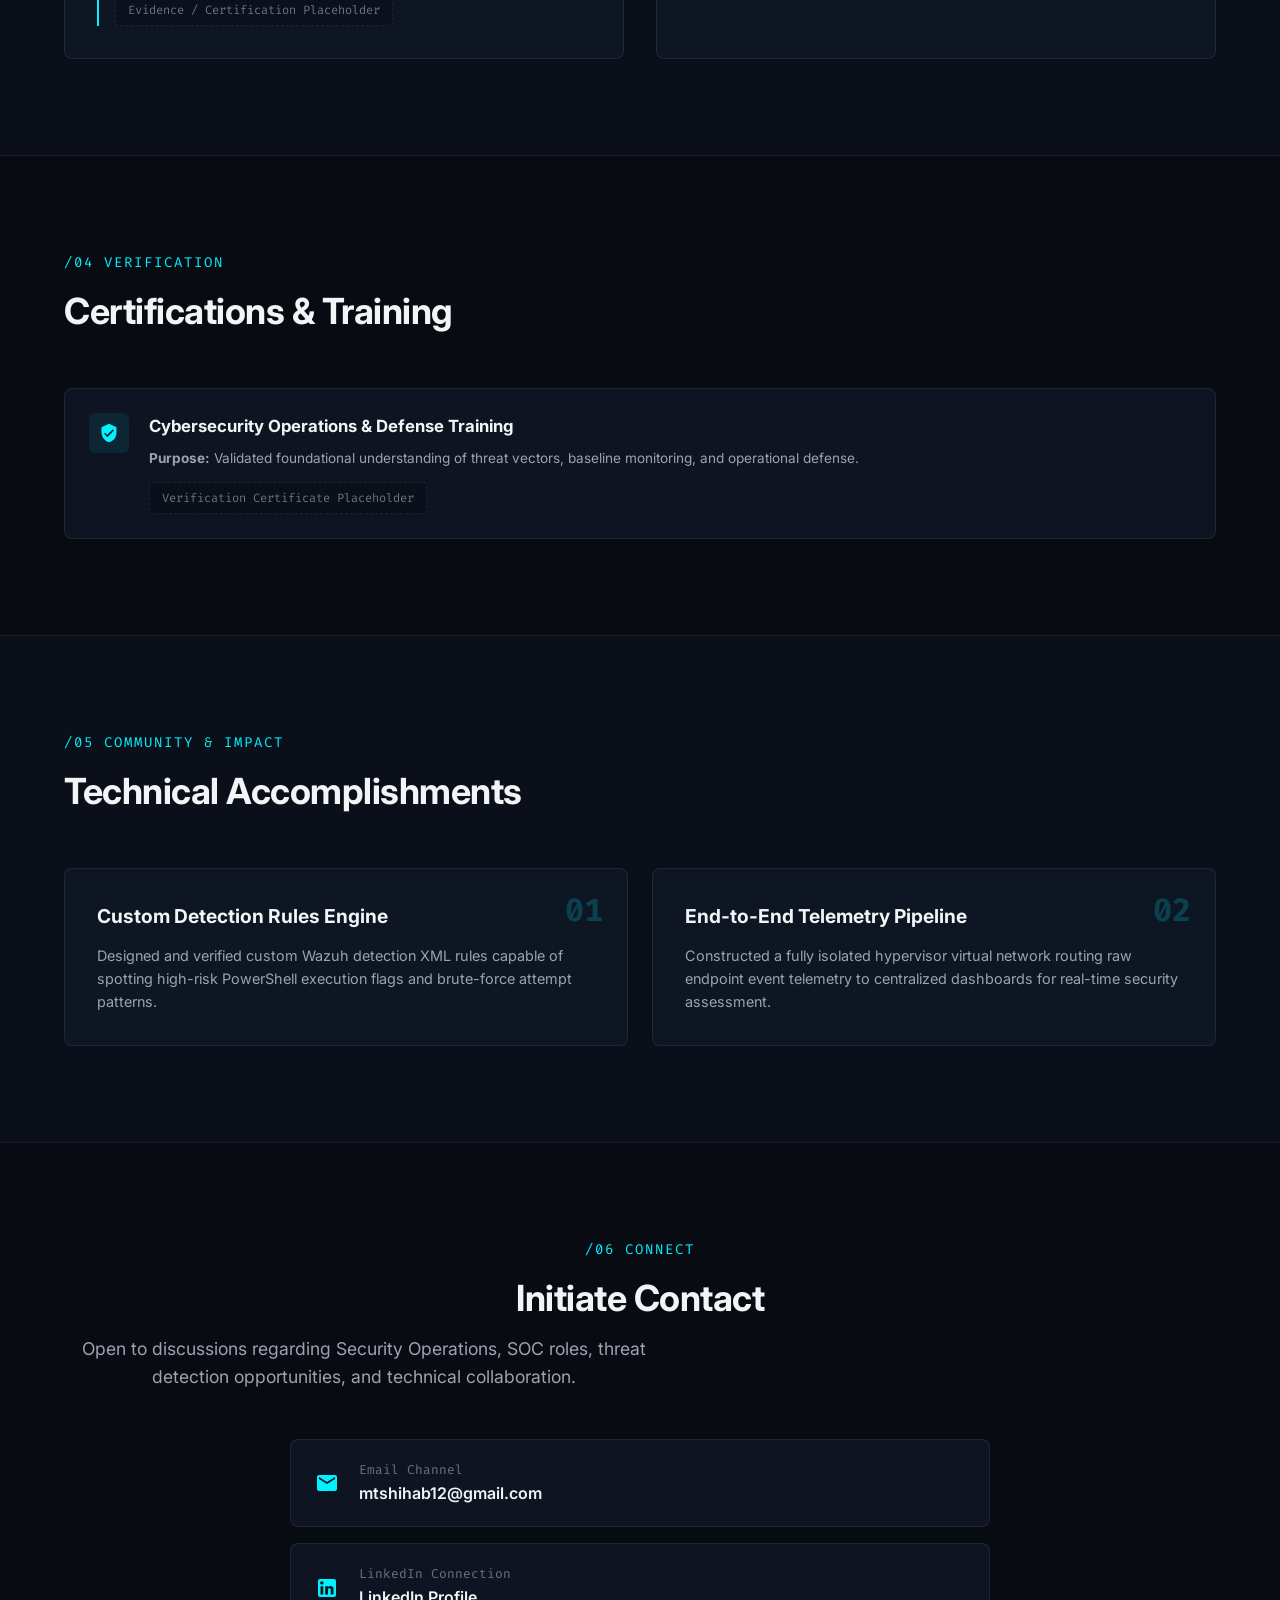
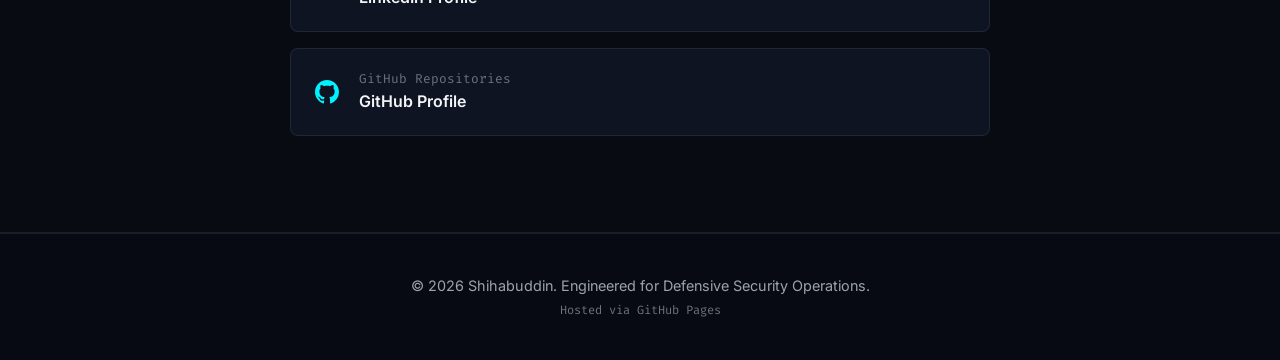
==== commit 4c085d1a: "Update index.html" ====
--- a/index.html
+++ b/index.html
@@ -329,7 +329,7 @@
                             <svg class="contact-icon" viewBox="0 0 24 24"><path d="M20 4H4c-1.1 0-1.99.9-1.99 2L2 18c0 1.1.9 2 2 2h16c1.1 0 2-.9 2-2V6c0-1.1-.9-2-2-2zm0 4l-8 5-8-5V6l8 5 8-5v2z"/></svg>
                             <div>
                                 <span class="contact-label">Email Channel</span>
-                                <span class="contact-value">email@example.com</span>
+                                <span class="contact-value">mtshihab12@gmail.com</span>
                             </div>
                         </a>
                         <a href="https://linkedin.com" target="_blank" rel="noopener noreferrer" class="contact-card">
